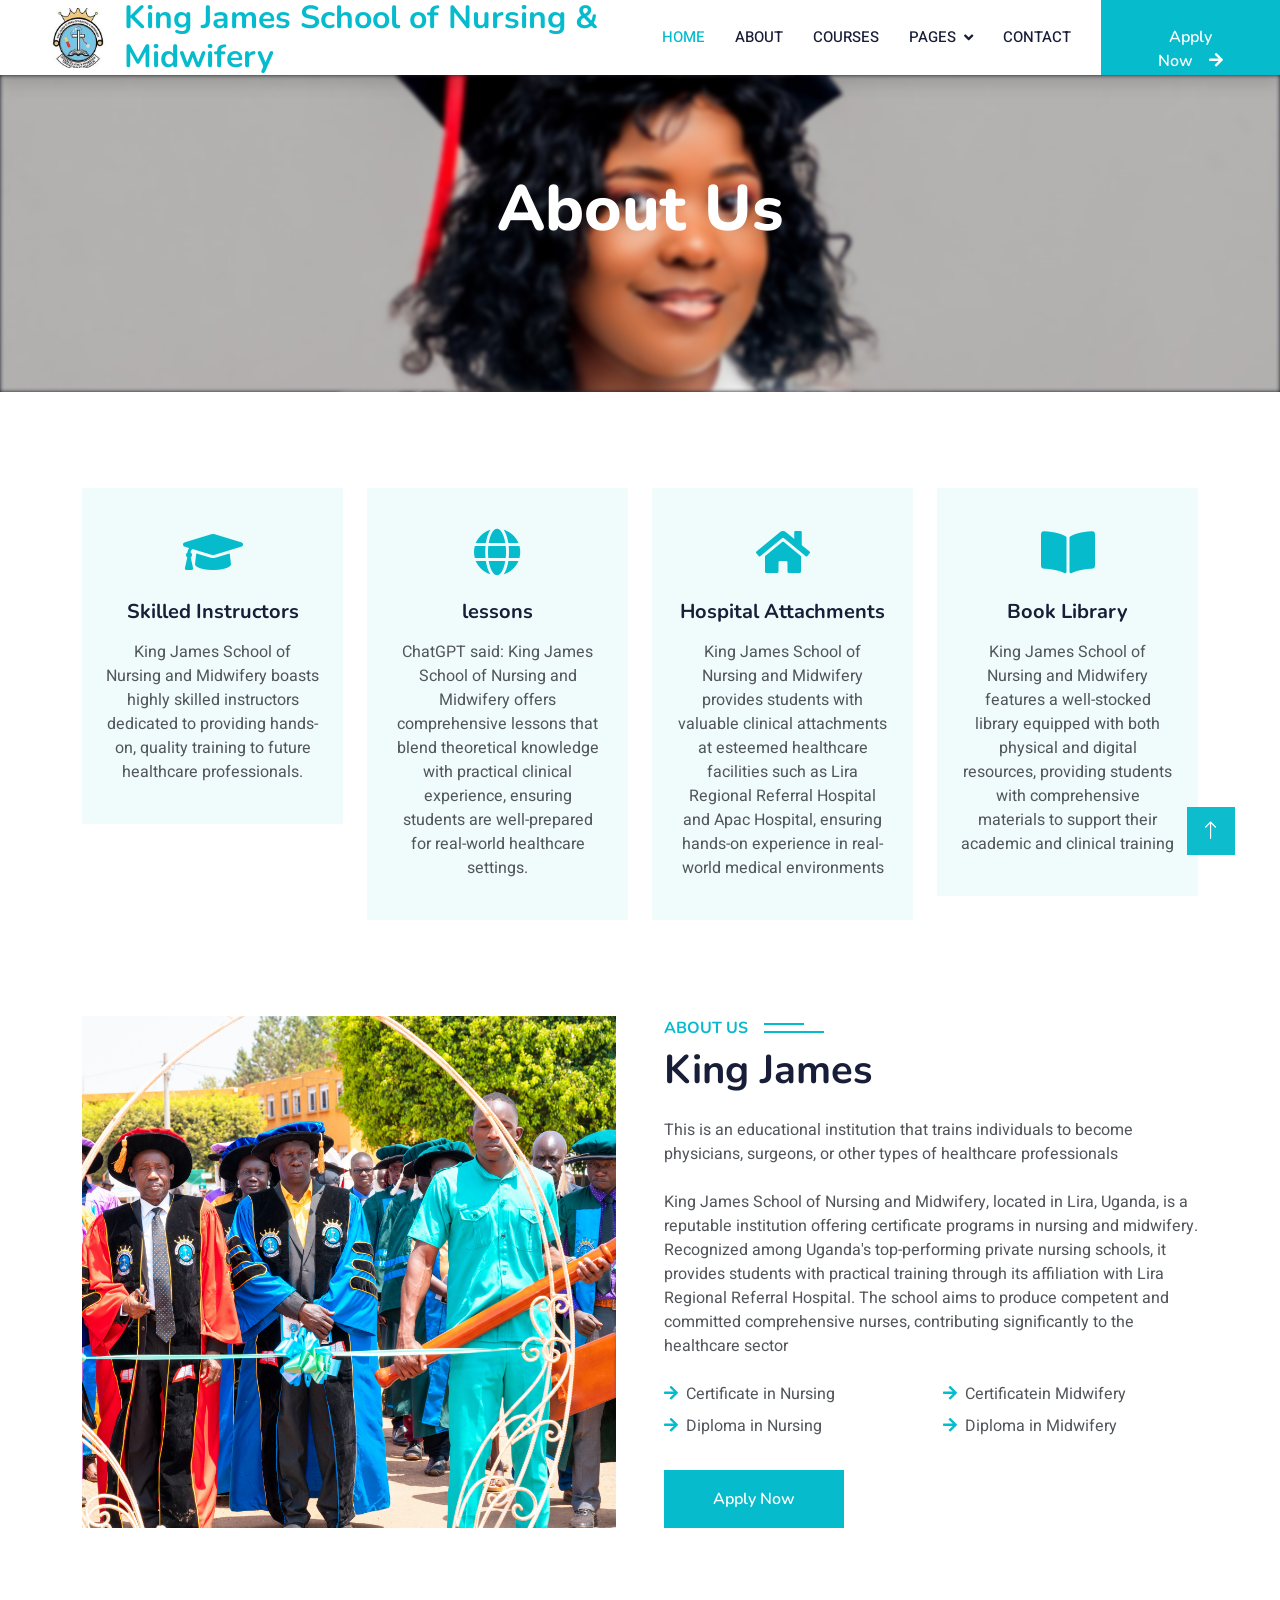
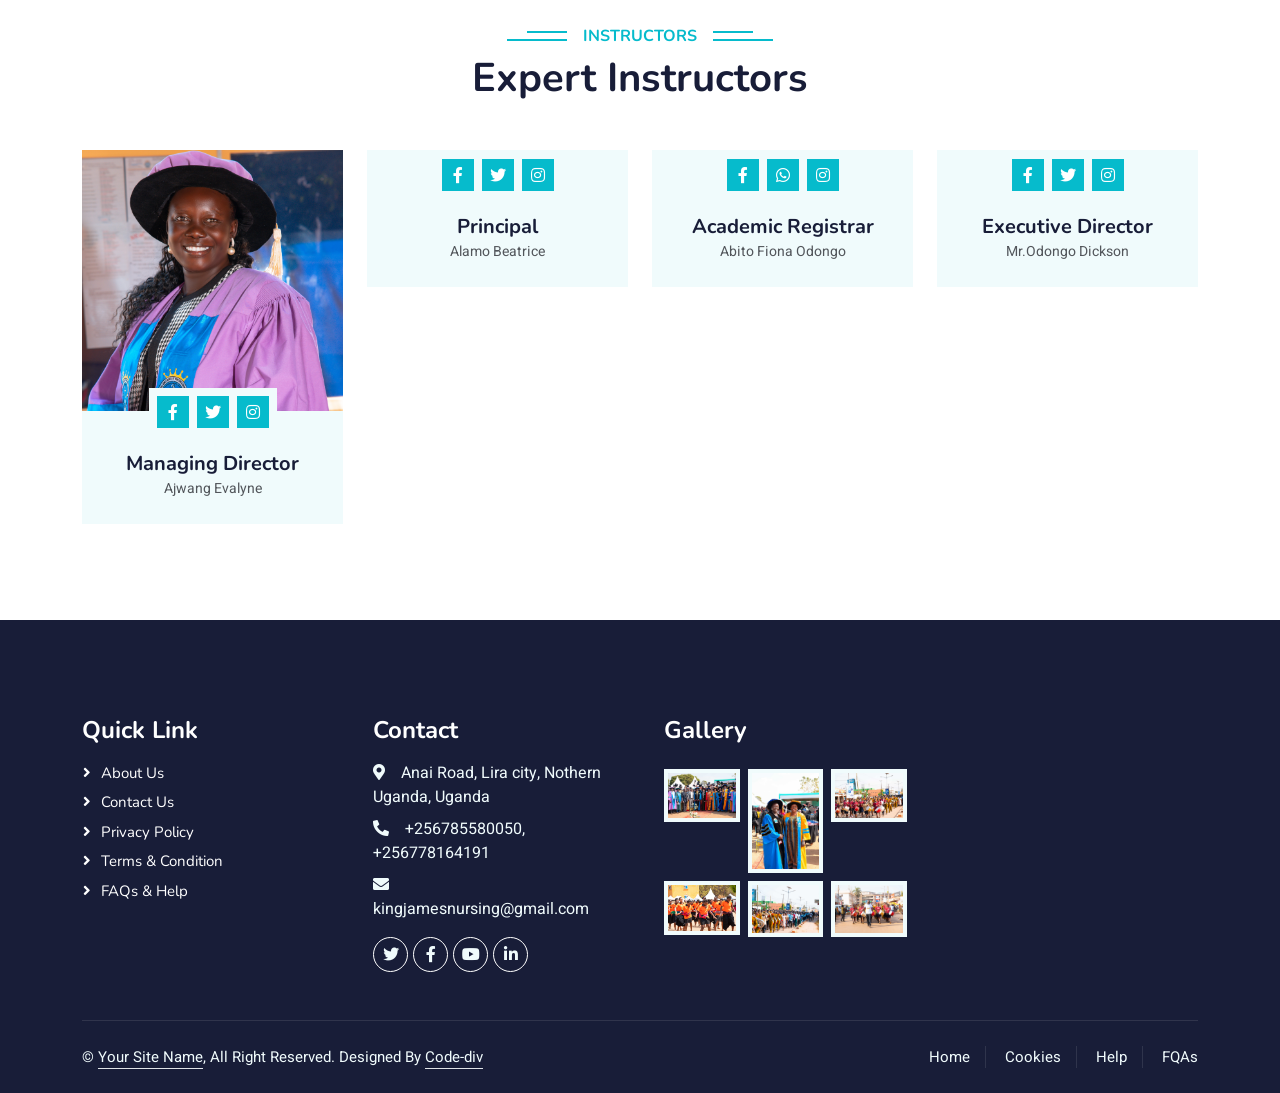
==== pages/about.html @ 9dd5a3a7 "okelo" ====
<!DOCTYPE html>
<html lang="en">

<head>
    <meta charset="utf-8">
    <title>King James - about us</title>
    <meta content="width=device-width, initial-scale=1.0" name="viewport">
    <meta content="" name="keywords">
    <meta content="" name="description">

    <!-- Google Web Fonts -->
    <link rel="preconnect" href="https://fonts.googleapis.com">
    <link rel="preconnect" href="https://fonts.gstatic.com" crossorigin>
    <link href="https://fonts.googleapis.com/css2?family=Heebo:wght@400;500;600&family=Nunito:wght@600;700;800&display=swap" rel="stylesheet">

    <!-- Icon Font Stylesheet -->
    <link href="https://cdnjs.cloudflare.com/ajax/libs/font-awesome/5.10.0/css/all.min.css" rel="stylesheet">
    <link href="https://cdn.jsdelivr.net/npm/bootstrap-icons@1.4.1/font/bootstrap-icons.css" rel="stylesheet">

    <!-- Libraries Stylesheet -->
    <link href="../lib/animate/animate.min.css" rel="stylesheet">
    <link href="../lib/owlcarousel/assets/owl.carousel.min.css" rel="stylesheet">

    <!-- Customized Bootstrap Stylesheet -->
    <link href="../css/bootstrap.min.css" rel="stylesheet">

    <!-- Template Stylesheet -->
    <link href="../css/style.css" rel="stylesheet">
</head>

<body>
    <!-- Spinner Start -->
    <div id="spinner" class="show bg-white position-fixed translate-middle w-100 vh-100 top-50 start-50 d-flex align-items-center justify-content-center">
        <div class="spinner-border text-primary" style="width: 3rem; height: 3rem;" role="status">
            <span class="sr-only">Loading...</span>
        </div>
    </div>
    <!-- Spinner End -->


    <!-- Navbar Start -->
    <nav class="navbar navbar-expand-lg bg-white navbar-light shadow sticky-top p-0">
        <a href="../index.php" class="navbar-brand d-flex align-items-center px-4 px-lg-5">
            <img src="../img/badge.jpg" alt="Admission Icon" class="me-3" style="width: 60px; height: 60px;">
            <div>
                <h2 class="m-0 text-primary">King James School of  Nursing & <br>Midwifery</h2>
            </div>
        </a>
        
        <button type="button" class="navbar-toggler me-4" data-bs-toggle="collapse" data-bs-target="#navbarCollapse">
            <span class="navbar-toggler-icon"></span>
        </button>
        <div class="collapse navbar-collapse" id="navbarCollapse">
            <div class="navbar-nav ms-auto p-4 p-lg-0">
                <a href="../index.php" class="nav-item nav-link active">Home</a>
                <a href="about.html" class="nav-item nav-link">About</a>
                <a href="courses.html" class="nav-item nav-link">Courses</a>
                <div class="nav-item dropdown">
                    <a href="#" class="nav-link dropdown-toggle" data-bs-toggle="dropdown">Pages</a>
                    <div class="dropdown-menu fade-down m-0">
                        <a href="team.html" class="dropdown-item">Our Team</a>
                        <a href="testimonial.html" class="dropdown-item">Testimonial</a>
                        <a href="gallery.html" class="dropdown-item">Gallery</a>
                    </div>
                </div>
                <a href="contact.html" class="nav-item nav-link">Contact</a>
            </div>
            <a href="admission.html" class="btn btn-primary py-4 px-lg-5 d-none d-lg-block">Apply Now<i class="fa fa-arrow-right ms-3"></i></a>
        </div>
    </nav>
    <!-- Navbar End -->


    <!-- Header Start -->
    <div class="container-fluid py-5 mb-5 page-header" style="position: relative; overflow: hidden;">
        <!-- Blurred background image layer -->
        <div style="
            position: absolute;
            top: 0;
            left: 0;
            height: 100%;
            width: 100%;
            background-image: url('../img/2.jpg');
            background-size: cover;
            background-position: center;
            filter: blur(2px);
            z-index: 0;
        "></div>
        <div class="container py-5">
            <div class="row justify-content-center">
                <div class="col-lg-10 text-center">
                    <h1 class="display-3 text-white animated slideInDown">About Us</h1>
                    <nav aria-label="breadcrumb">
                        <ol class="breadcrumb justify-content-center">
                            <li class="breadcrumb-item"><a class="text-white" href="#">Home</a></li>
                            <li class="breadcrumb-item"><a class="text-white" href="#">Pages</a></li>
                            <li class="breadcrumb-item text-white active" aria-current="page">About</li>
                        </ol>
                    </nav>
                </div>
            </div>
        </div>
    </div>
    <!-- Header End -->


    <!-- Service Start -->
    <div class="container-xxl py-5">
        <div class="container">
            <div class="row g-4">
                <div class="col-lg-3 col-sm-6 wow fadeInUp" data-wow-delay="0.1s">
                    <div class="service-item text-center pt-3">
                        <div class="p-4">
                            <i class="fa fa-3x fa-graduation-cap text-primary mb-4"></i>
                            <h5 class="mb-3">Skilled Instructors</h5>
                            <p>King James School of Nursing and Midwifery boasts highly skilled instructors dedicated to providing hands-on, quality training to future healthcare professionals.
                            </p>
                        </div>
                    </div>
                </div>
                <div class="col-lg-3 col-sm-6 wow fadeInUp" data-wow-delay="0.3s">
                    <div class="service-item text-center pt-3">
                        <div class="p-4">
                            <i class="fa fa-3x fa-globe text-primary mb-4"></i>
                            <h5 class="mb-3">lessons</h5>
                            <p>ChatGPT said:
                                King James School of Nursing and Midwifery offers comprehensive lessons that blend theoretical knowledge with practical clinical experience, ensuring students are well-prepared for real-world healthcare settings.</p>
                        </div>
                    </div>
                </div>
                <div class="col-lg-3 col-sm-6 wow fadeInUp" data-wow-delay="0.5s">
                    <div class="service-item text-center pt-3">
                        <div class="p-4">
                            <i class="fa fa-3x fa-home text-primary mb-4"></i>
                            <h5 class="mb-3">Hospital Attachments</h5>
                            <p>King James School of Nursing and Midwifery provides students with valuable clinical attachments at esteemed healthcare facilities such as Lira Regional Referral Hospital and Apac Hospital, ensuring hands-on experience in real-world medical environments</p>
                        </div>
                    </div>
                </div>
                <div class="col-lg-3 col-sm-6 wow fadeInUp" data-wow-delay="0.7s">
                    <div class="service-item text-center pt-3">
                        <div class="p-4">
                            <i class="fa fa-3x fa-book-open text-primary mb-4"></i>
                            <h5 class="mb-3">Book Library</h5>
                            <p>King James School of Nursing and Midwifery features a well-stocked library equipped with both physical and digital resources, providing students with comprehensive materials to support their academic and clinical training</p>
                        </div>
                    </div>
                </div>
            </div>
        </div>
    </div>
    <!-- Service End -->


    <!-- About Start -->
    <div class="container-xxl py-5">
        <div class="container">
            <div class="row g-5">
                <div class="col-lg-6 wow fadeInUp" data-wow-delay="0.1s" style="min-height: 400px;">
                    <div class="position-relative h-100">
                        <img class="img-fluid position-absolute w-100 h-100" src="../img/IMG_3195.JPG" alt="" style="object-fit: cover;">
                    </div>
                </div>
                <div class="col-lg-6 wow fadeInUp" data-wow-delay="0.3s">
                    <h6 class="section-title bg-white text-start text-primary pe-3">About Us</h6>
                    <h1 class="mb-4">King James</h1>
                    <p class="mb-4">This is an educational institution that trains individuals to become physicians, surgeons, or other types of healthcare professionals</p>
                    <p class="mb-4">King James School of Nursing and Midwifery, located in Lira, Uganda, is a reputable institution offering certificate programs in nursing and midwifery. Recognized among Uganda's top-performing private nursing schools, it provides students with practical training through its affiliation with Lira Regional Referral Hospital. The school aims to produce competent and committed comprehensive nurses, contributing significantly to the healthcare sector</p>
                    <div class="row gy-2 gx-4 mb-4">
                        <div class="col-sm-6">
                            <p class="mb-0"><i class="fa fa-arrow-right text-primary me-2"></i>Certificate in Nursing</p>
                        </div>
                        <div class="col-sm-6">
                            <p class="mb-0"><i class="fa fa-arrow-right text-primary me-2"></i>Certificatein Midwifery</p>
                        </div>
                        <div class="col-sm-6">
                            <p class="mb-0"><i class="fa fa-arrow-right text-primary me-2"></i>Diploma in Nursing</p>
                        </div>
                        <div class="col-sm-6">
                            <p class="mb-0"><i class="fa fa-arrow-right text-primary me-2"></i>Diploma in Midwifery</p>
                        </div>
                    </div>
                    <a class="btn btn-primary py-3 px-5 mt-2" href="admission.html">Apply Now</a>
                </div>
            </div>
        </div>
    </div>
    <!-- About End -->

    <!-- Team Start -->
    <div class="container-xxl py-5">
        <div class="container">
            <div class="text-center wow fadeInUp" data-wow-delay="0.1s">
                <h6 class="section-title bg-white text-center text-primary px-3">Instructors</h6>
                <h1 class="mb-5">Expert Instructors</h1>
            </div>
            <div class="row g-4">
                <div class="col-lg-3 col-md-6 wow fadeInUp" data-wow-delay="0.1s">
                    <div class="team-item bg-light">
                        <div class="overflow-hidden">
                            <img class="img-fluid" src="../img/madam.JPG" alt="">
                        </div>
                        <div class="position-relative d-flex justify-content-center" style="margin-top: -23px;">
                            <div class="bg-light d-flex justify-content-center pt-2 px-1">
                                <a class="btn btn-sm-square btn-primary mx-1" href=""><i class="fab fa-facebook-f"></i></a>
                                <a class="btn btn-sm-square btn-primary mx-1" href=""><i class="fab fa-twitter"></i></a>
                                <a class="btn btn-sm-square btn-primary mx-1" href=""><i class="fab fa-instagram"></i></a>
                            </div>
                        </div>
                        <div class="text-center p-4">
                            <h5 class="mb-0">Managing Director</h5>
                            <small>Ajwang Evalyne</small>
                        </div>
                    </div>
                </div>
                <div class="col-lg-3 col-md-6 wow fadeInUp" data-wow-delay="0.3s">
                    <div class="team-item bg-light">
                        <div class="overflow-hidden">
                            <img class="img-fluid" src="../img/127.JPG" alt="">
                        </div>
                        <div class="position-relative d-flex justify-content-center" style="margin-top: -23px;">
                            <div class="bg-light d-flex justify-content-center pt-2 px-1">
                                <a class="btn btn-sm-square btn-primary mx-1" href=""><i class="fab fa-facebook-f"></i></a>
                                <a class="btn btn-sm-square btn-primary mx-1" href=""><i class="fab fa-twitter"></i></a>
                                <a class="btn btn-sm-square btn-primary mx-1" href=""><i class="fab fa-instagram"></i></a>
                            </div>
                        </div>
                        <div class="text-center p-4">
                            <h5 class="mb-0">Principal</h5>
                            <small>Alamo Beatrice</small>
                        </div>
                    </div>
                </div>
                <div class="col-lg-3 col-md-6 wow fadeInUp" data-wow-delay="0.5s">
                    <div class="team-item bg-light">
                        <div class="overflow-hidden">
                            <img class="img-fluid" src="../img/Deputy .JPG" alt="">
                        </div>
                        <div class="position-relative d-flex justify-content-center" style="margin-top: -23px;">
                            <div class="bg-light d-flex justify-content-center pt-2 px-1">
                                <a class="btn btn-sm-square btn-primary mx-1" href=""><i class="fab fa-facebook-f"></i></a>
                                <a class="btn btn-sm-square btn-primary mx-1" href=""><i class="fab fa-whatsapp"></i></a>
                                <a class="btn btn-sm-square btn-primary mx-1" href=""><i class="fab fa-instagram"></i></a>
                            </div>
                        </div>
                        <div class="text-center p-4">
                            <h5 class="mb-0">Academic Registrar</h5>
                            <small>Abito Fiona Odongo</small>
                        </div>
                    </div>
                </div>
                <div class="col-lg-3 col-md-6 wow fadeInUp" data-wow-delay="0.7s">
                    <div class="team-item bg-light">
                        <div class="overflow-hidden">
                            <img class="img-fluid" src="../img/director.JPG" alt="">
                        </div>
                        <div class="position-relative d-flex justify-content-center" style="margin-top: -23px;">
                            <div class="bg-light d-flex justify-content-center pt-2 px-1">
                                <a class="btn btn-sm-square btn-primary mx-1" href=""><i class="fab fa-facebook-f"></i></a>
                                <a class="btn btn-sm-square btn-primary mx-1" href=""><i class="fab fa-twitter"></i></a>
                                <a class="btn btn-sm-square btn-primary mx-1" href=""><i class="fab fa-instagram"></i></a>
                            </div>
                        </div>
                        <div class="text-center p-4">
                            <h5 class="mb-0">Executive Director</h5>
                            <small>Mr.Odongo Dickson</small>
                        </div>
                    </div>
                </div>
            </div>
        </div>
    </div>
    <!-- Team End -->        

    <!-- Footer Start -->
    <div class="container-fluid bg-dark text-light footer pt-5 mt-5 wow fadeIn" data-wow-delay="0.1s">
        <div class="container py-5">
            <div class="row g-5">
                <div class="col-lg-3 col-md-6">
                    <h4 class="text-white mb-3">Quick Link</h4>
                    <a class="btn btn-link" href="about.html">About Us</a>
                    <a class="btn btn-link" href="contact.html">Contact Us</a>
                    <a class="btn btn-link" href="">Privacy Policy</a>
                    <a class="btn btn-link" href="">Terms & Condition</a>
                    <a class="btn btn-link" href="">FAQs & Help</a>
                </div>
                <div class="col-lg-3 col-md-6">
                    <h4 class="text-white mb-3">Contact</h4>
                    <p class="mb-2"><i class="fa fa-map-marker-alt me-3"></i>Anai Road, Lira city, Nothern Uganda, Uganda</p>
                    <p class="mb-2"><i class="fa fa-phone-alt me-3"></i>+256785580050, +256778164191</p>
                    <p class="mb-2"><i class="fa fa-envelope me-3"></i>kingjamesnursing@gmail.com</p>
                    <div class="d-flex pt-2">
                        <a class="btn btn-outline-light btn-social" href=""><i class="fab fa-twitter"></i></a>
                        <a class="btn btn-outline-light btn-social" href=""><i class="fab fa-facebook-f"></i></a>
                        <a class="btn btn-outline-light btn-social" href=""><i class="fab fa-youtube"></i></a>
                        <a class="btn btn-outline-light btn-social" href=""><i class="fab fa-linkedin-in"></i></a>
                    </div>
                </div>
                <div class="col-lg-3 col-md-6">
                    <h4 class="text-white mb-3">Gallery</h4>
                    <div class="row g-2 pt-2">
                        <div class="col-4">
                            <img class="img-fluid bg-light p-1" src="../img/grad1.jpg" alt="">
                        </div>
                        <div class="col-4">
                            <img class="img-fluid bg-light p-1" src="../img/grad2.jpg" alt="">
                        </div>
                        <div class="col-4">
                            <img class="img-fluid bg-light p-1" src="../img/grad3.jpg" alt="">
                        </div>
                        <div class="col-4">
                            <img class="img-fluid bg-light p-1" src="../img/grad4.jpg" alt="">
                        </div>
                        <div class="col-4">
                            <img class="img-fluid bg-light p-1" src="../img/grad5.jpg" alt="">
                        </div>
                        <div class="col-4">
                            <img class="img-fluid bg-light p-1" src="../img/grad6.jpg" alt="">
                        </div>
                    </div>
                </div>
            </div>
        </div>
        <div class="container">
            <div class="copyright">
                <div class="row">
                    <div class="col-md-6 text-center text-md-start mb-3 mb-md-0">
                        &copy; <a class="border-bottom" href="#">Your Site Name</a>, All Right Reserved.

                        <!--/*** This template is free as long as you keep the footer author’s credit link/attribution link/backlink. If you'd like to use the template without the footer author’s credit link/attribution link/backlink, you can purchase the Credit Removal License from "https://htmlcodex.com/credit-removal". Thank you for your support. ***/-->
                        Designed By <a class="border-bottom" href="https://code-div.com">Code-div</a>
                    </div>
                    <div class="col-md-6 text-center text-md-end">
                        <div class="footer-menu">
                            <a href="">Home</a>
                            <a href="">Cookies</a>
                            <a href="">Help</a>
                            <a href="">FQAs</a>
                        </div>
                    </div>
                </div>
            </div>
        </div>
    </div>
    <!-- Footer End -->


    <!-- Back to Top -->
    <a href="about.html" class="btn btn-lg btn-primary btn-lg-square back-to-top"><i class="bi bi-arrow-up"></i></a>


    <!-- JavaScript Libraries -->
    <script src="https://code.jquery.com/jquery-3.4.1.min.js"></script>
    <script src="https://cdn.jsdelivr.net/npm/bootstrap@5.0.0/dist/js/bootstrap.bundle.min.js"></script>
    <script src="../lib/wow/wow.min.js"></script>
    <script src="../lib/easing/easing.min.js"></script>
    <script src="../lib/waypoints/waypoints.min.js"></script>
    <script src="../lib/owlcarousel/owl.carousel.min.js"></script>

    <!-- Template Javascript -->
    <script src="../js/main.js"></script>
</body>

</html>
---- css/style.css ----
/********** Template CSS **********/
:root {
    --primary: #06BBCC;
    --light: #F0FBFC;
    --dark: #181d38;
}

.fw-medium {
    font-weight: 600 !important;
}

.fw-semi-bold {
    font-weight: 700 !important;
}

.back-to-top {
    position: fixed;
    display: none;
    right: 45px;
    bottom: 45px;
    z-index: 99;
}


/*** Spinner ***/
#spinner {
    opacity: 0;
    visibility: hidden;
    transition: opacity .5s ease-out, visibility 0s linear .5s;
    z-index: 99999;
}

#spinner.show {
    transition: opacity .5s ease-out, visibility 0s linear 0s;
    visibility: visible;
    opacity: 1;
}


/*** Button ***/
.btn {
    font-family: 'Nunito', sans-serif;
    font-weight: 600;
    transition: .5s;
}

.btn.btn-primary,
.btn.btn-secondary {
    color: #FFFFFF;
}

.btn-square {
    width: 38px;
    height: 38px;
}

.btn-sm-square {
    width: 32px;
    height: 32px;
}

.btn-lg-square {
    width: 48px;
    height: 48px;
}

.btn-square,
.btn-sm-square,
.btn-lg-square {
    padding: 0;
    display: flex;
    align-items: center;
    justify-content: center;
    font-weight: normal;
    border-radius: 0px;
}


/*** Navbar ***/
.navbar .dropdown-toggle::after {
    border: none;
    content: "\f107";
    font-family: "Font Awesome 5 Free";
    font-weight: 900;
    vertical-align: middle;
    margin-left: 8px;
}

.navbar-light .navbar-nav .nav-link {
    margin-right: 30px;
    padding: 25px 0;
    color: #FFFFFF;
    font-size: 15px;
    text-transform: uppercase;
    outline: none;
}

.navbar-light .navbar-nav .nav-link:hover,
.navbar-light .navbar-nav .nav-link.active {
    color: var(--primary);
}

@media (max-width: 991.98px) {
    .navbar-light .navbar-nav .nav-link  {
        margin-right: 0;
        padding: 10px 0;
    }

    .navbar-light .navbar-nav {
        border-top: 1px solid #EEEEEE;
    }
}

.navbar-light .navbar-brand,
.navbar-light a.btn {
    height: 75px;
}

.navbar-light .navbar-nav .nav-link {
    color: var(--dark);
    font-weight: 500;
}

.navbar-light.sticky-top {
    top: -100px;
    transition: .5s;
}

@media (min-width: 992px) {
    .navbar .nav-item .dropdown-menu {
        display: block;
        margin-top: 0;
        opacity: 0;
        visibility: hidden;
        transition: .5s;
    }

    .navbar .dropdown-menu.fade-down {
        top: 100%;
        transform: rotateX(-75deg);
        transform-origin: 0% 0%;
    }

    .navbar .nav-item:hover .dropdown-menu {
        top: 100%;
        transform: rotateX(0deg);
        visibility: visible;
        transition: .5s;
        opacity: 1;
    }
}


/*** Header carousel ***/
@media (max-width: 768px) {
    .header-carousel .owl-carousel-item {
        position: relative;
        min-height: 500px;
    }
    
    .header-carousel .owl-carousel-item img {
        position: absolute;
        width: 100%;
        height: 100%;
        object-fit: cover;
    }
}

.header-carousel .owl-nav {
    position: absolute;
    top: 50%;
    right: 8%;
    transform: translateY(-50%);
    display: flex;
    flex-direction: column;
}

.header-carousel .owl-nav .owl-prev,
.header-carousel .owl-nav .owl-next {
    margin: 7px 0;
    width: 45px;
    height: 45px;
    display: flex;
    align-items: center;
    justify-content: center;
    color: #FFFFFF;
    background: transparent;
    border: 1px solid #FFFFFF;
    font-size: 22px;
    transition: .5s;
}

.header-carousel .owl-nav .owl-prev:hover,
.header-carousel .owl-nav .owl-next:hover {
    background: var(--primary);
    border-color: var(--primary);
}

.page-header {
    background: linear-gradient(rgba(24, 29, 56, .7), rgba(24, 29, 56, .7)), url(../img/3.jpg);
    background-position: center center;
    background-repeat: no-repeat;
    background-size: cover;
}

.page-header-inner {
    background: rgba(15, 23, 43, .7);
}

.breadcrumb-item + .breadcrumb-item::before {
    color: var(--light);
}


/*** Section Title ***/
.section-title {
    position: relative;
    display: inline-block;
    text-transform: uppercase;
}

.section-title::before {
    position: absolute;
    content: "";
    width: calc(100% + 80px);
    height: 2px;
    top: 4px;
    left: -40px;
    background: var(--primary);
    z-index: -1;
}

.section-title::after {
    position: absolute;
    content: "";
    width: calc(100% + 120px);
    height: 2px;
    bottom: 5px;
    left: -60px;
    background: var(--primary);
    z-index: -1;
}

.section-title.text-start::before {
    width: calc(100% + 40px);
    left: 0;
}

.section-title.text-start::after {
    width: calc(100% + 60px);
    left: 0;
}


/*** Service ***/
.service-item {
    background: var(--light);
    transition: .5s;
}

.service-item:hover {
    margin-top: -10px;
    background: var(--primary);
}

.service-item * {
    transition: .5s;
}

.service-item:hover * {
    color: var(--light) !important;
}


/*** Categories & Courses ***/
.category img,
.course-item img {
    transition: .5s;
}

.category a:hover img,
.course-item:hover img {
    transform: scale(1.1);
}


/*** Team ***/
.team-item img {
    transition: .5s;
}

.team-item:hover img {
    transform: scale(1.1);
}


/*** Testimonial ***/
.testimonial-carousel::before {
    position: absolute;
    content: "";
    top: 0;
    left: 0;
    height: 100%;
    width: 0;
    background: linear-gradient(to right, rgba(255, 255, 255, 1) 0%, rgba(255, 255, 255, 0) 100%);
    z-index: 1;
}

.testimonial-carousel::after {
    position: absolute;
    content: "";
    top: 0;
    right: 0;
    height: 100%;
    width: 0;
    background: linear-gradient(to left, rgba(255, 255, 255, 1) 0%, rgba(255, 255, 255, 0) 100%);
    z-index: 1;
}

@media (min-width: 768px) {
    .testimonial-carousel::before,
    .testimonial-carousel::after {
        width: 200px;
    }
}

@media (min-width: 992px) {
    .testimonial-carousel::before,
    .testimonial-carousel::after {
        width: 300px;
    }
}

.testimonial-carousel .owl-item .testimonial-text,
.testimonial-carousel .owl-item.center .testimonial-text * {
    transition: .5s;
}

.testimonial-carousel .owl-item.center .testimonial-text {
    background: var(--primary) !important;
}

.testimonial-carousel .owl-item.center .testimonial-text * {
    color: #FFFFFF !important;
}

.testimonial-carousel .owl-dots {
    margin-top: 24px;
    display: flex;
    align-items: flex-end;
    justify-content: center;
}

.testimonial-carousel .owl-dot {
    position: relative;
    display: inline-block;
    margin: 0 5px;
    width: 15px;
    height: 15px;
    border: 1px solid #CCCCCC;
    transition: .5s;
}

.testimonial-carousel .owl-dot.active {
    background: var(--primary);
    border-color: var(--primary);
}


/*** Footer ***/
.footer .btn.btn-social {
    margin-right: 5px;
    width: 35px;
    height: 35px;
    display: flex;
    align-items: center;
    justify-content: center;
    color: var(--light);
    font-weight: normal;
    border: 1px solid #FFFFFF;
    border-radius: 35px;
    transition: .3s;
}

.footer .btn.btn-social:hover {
    color: var(--primary);
}

.footer .btn.btn-link {
    display: block;
    margin-bottom: 5px;
    padding: 0;
    text-align: left;
    color: #FFFFFF;
    font-size: 15px;
    font-weight: normal;
    text-transform: capitalize;
    transition: .3s;
}

.footer .btn.btn-link::before {
    position: relative;
    content: "\f105";
    font-family: "Font Awesome 5 Free";
    font-weight: 900;
    margin-right: 10px;
}

.footer .btn.btn-link:hover {
    letter-spacing: 1px;
    box-shadow: none;
}

.footer .copyright {
    padding: 25px 0;
    font-size: 15px;
    border-top: 1px solid rgba(256, 256, 256, .1);
}

.footer .copyright a {
    color: var(--light);
}

.footer .footer-menu a {
    margin-right: 15px;
    padding-right: 15px;
    border-right: 1px solid rgba(255, 255, 255, .1);
}

.footer .footer-menu a:last-child {
    margin-right: 0;
    padding-right: 0;
    border-right: none;
}
/* Notification styles */
.alert-dismissible {
    padding-right: 3rem;
}

.alert-success {
    color: #0f5132;
    background-color: #d1e7dd;
    border-color: #badbcc;
}

.alert-danger {
    color: #842029;
    background-color: #f8d7da;
    border-color: #f5c2c7;
}

.translucent-bg {
    position: relative;
    background-color: transparent;
    z-index: 1;
}

.translucent-bg::before {
    content: "";
    position: absolute;
    top: 0;
    left: 0;
    height: 100%;
    width: 100%;
    background-image: url('../img/3.jpg');
    background-size: cover;
    background-position: center;
    background-repeat: no-repeat;
    opacity: 0.4; /* Controls translucency */
    z-index: -1;
}
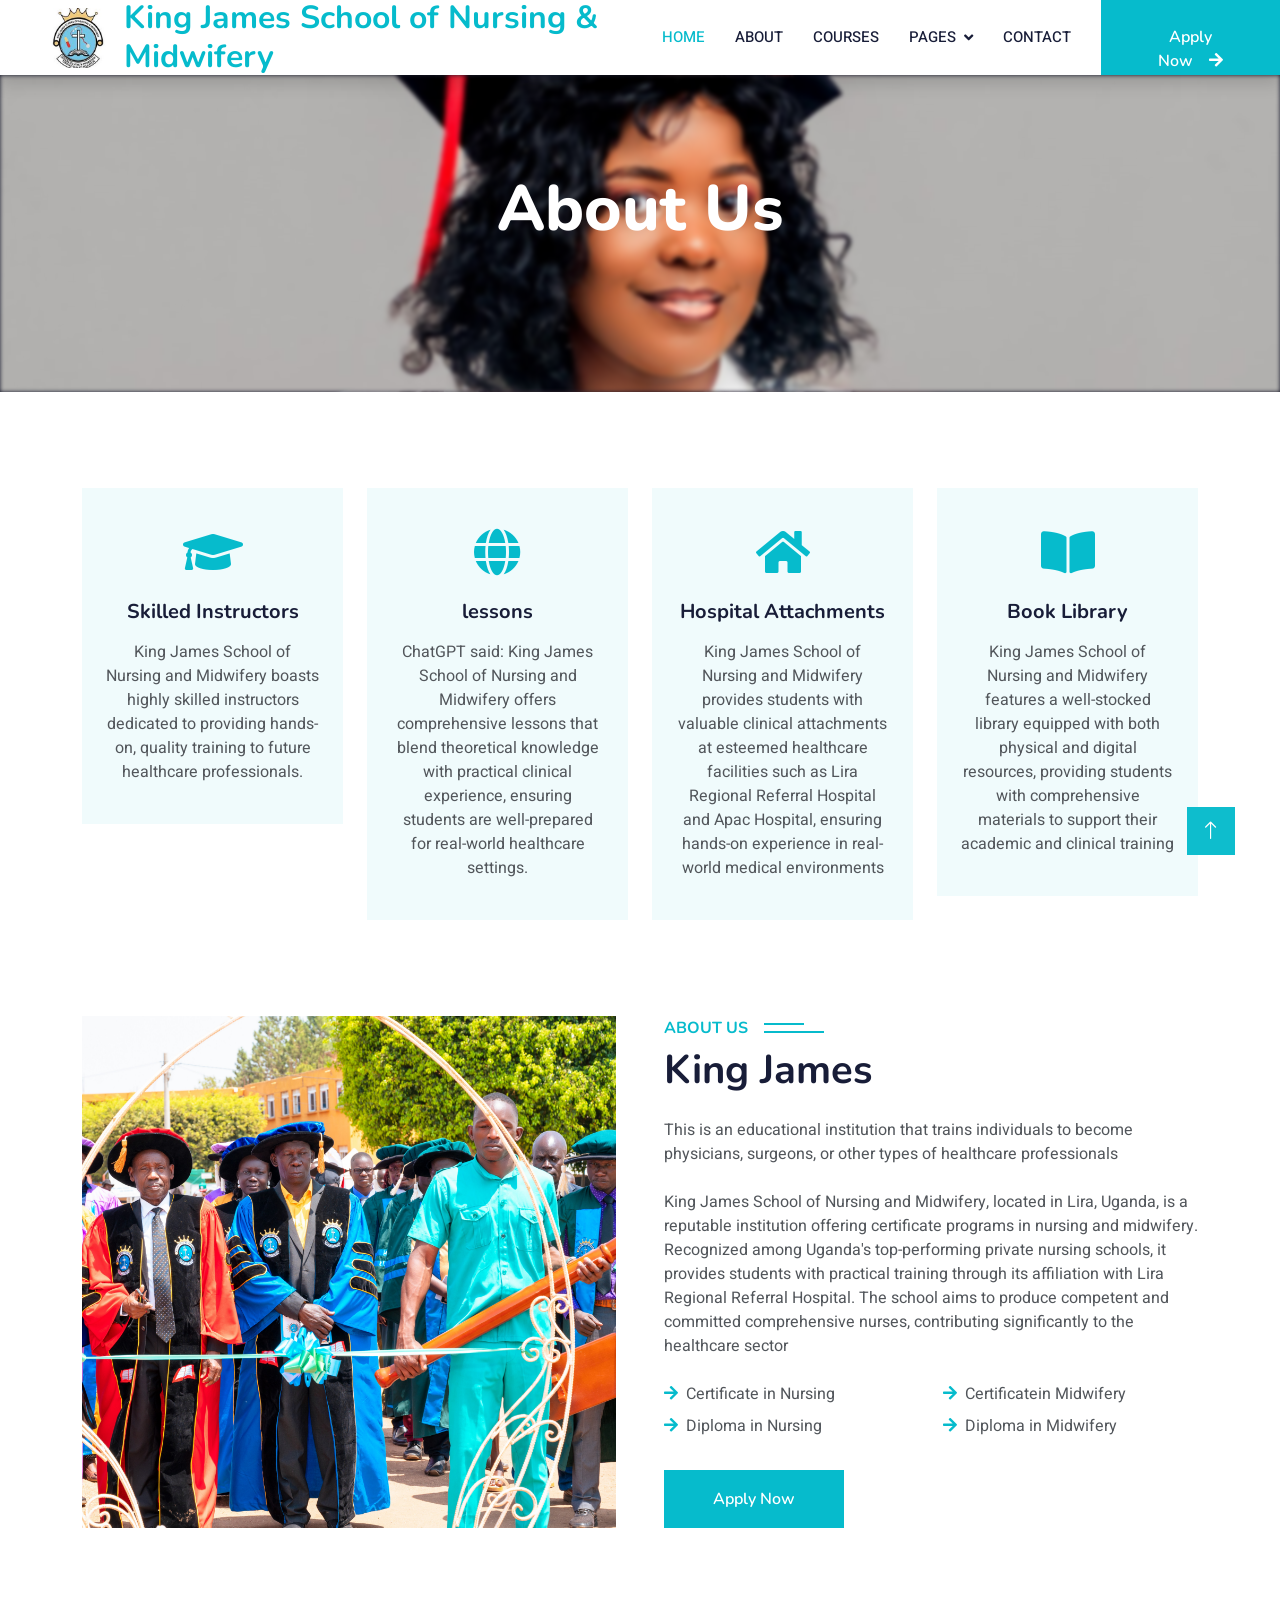
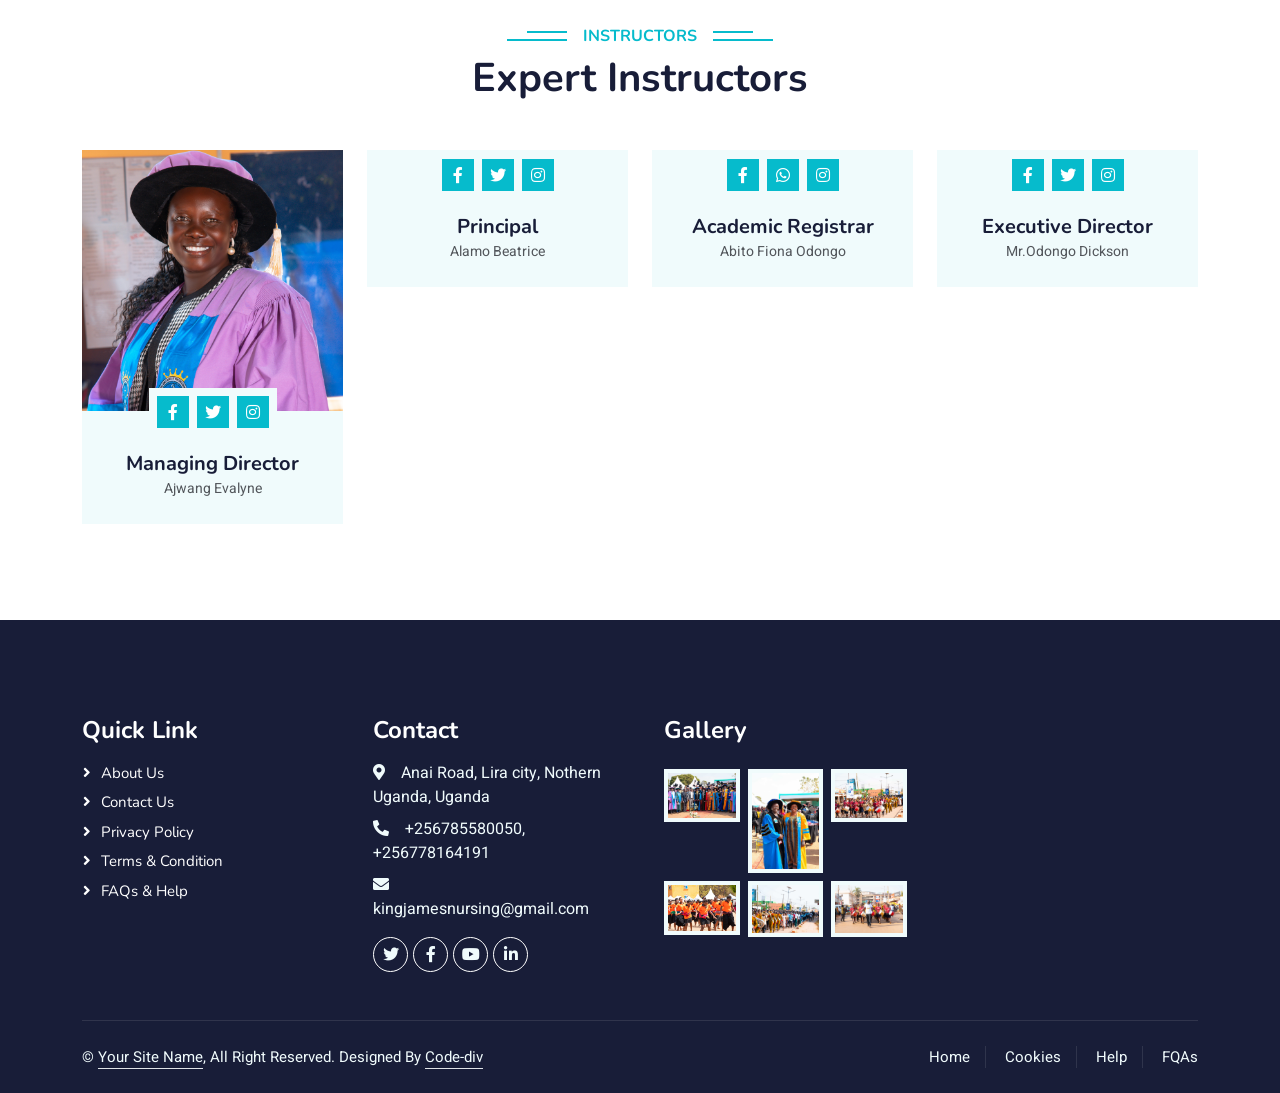
==== commit 47049520: "modification" ====
--- a/pages/about.html
+++ b/pages/about.html
@@ -40,7 +40,7 @@
 
     <!-- Navbar Start -->
     <nav class="navbar navbar-expand-lg bg-white navbar-light shadow sticky-top p-0">
-        <a href="../index.php" class="navbar-brand d-flex align-items-center px-4 px-lg-5">
+        <a href="../index.html" class="navbar-brand d-flex align-items-center px-4 px-lg-5">
             <img src="../img/badge.jpg" alt="Admission Icon" class="me-3" style="width: 60px; height: 60px;">
             <div>
                 <h2 class="m-0 text-primary">King James School of  Nursing & <br>Midwifery</h2>
@@ -52,7 +52,7 @@
         </button>
         <div class="collapse navbar-collapse" id="navbarCollapse">
             <div class="navbar-nav ms-auto p-4 p-lg-0">
-                <a href="../index.php" class="nav-item nav-link active">Home</a>
+                <a href="../index.html" class="nav-item nav-link active">Home</a>
                 <a href="about.html" class="nav-item nav-link">About</a>
                 <a href="courses.html" class="nav-item nav-link">Courses</a>
                 <div class="nav-item dropdown">
